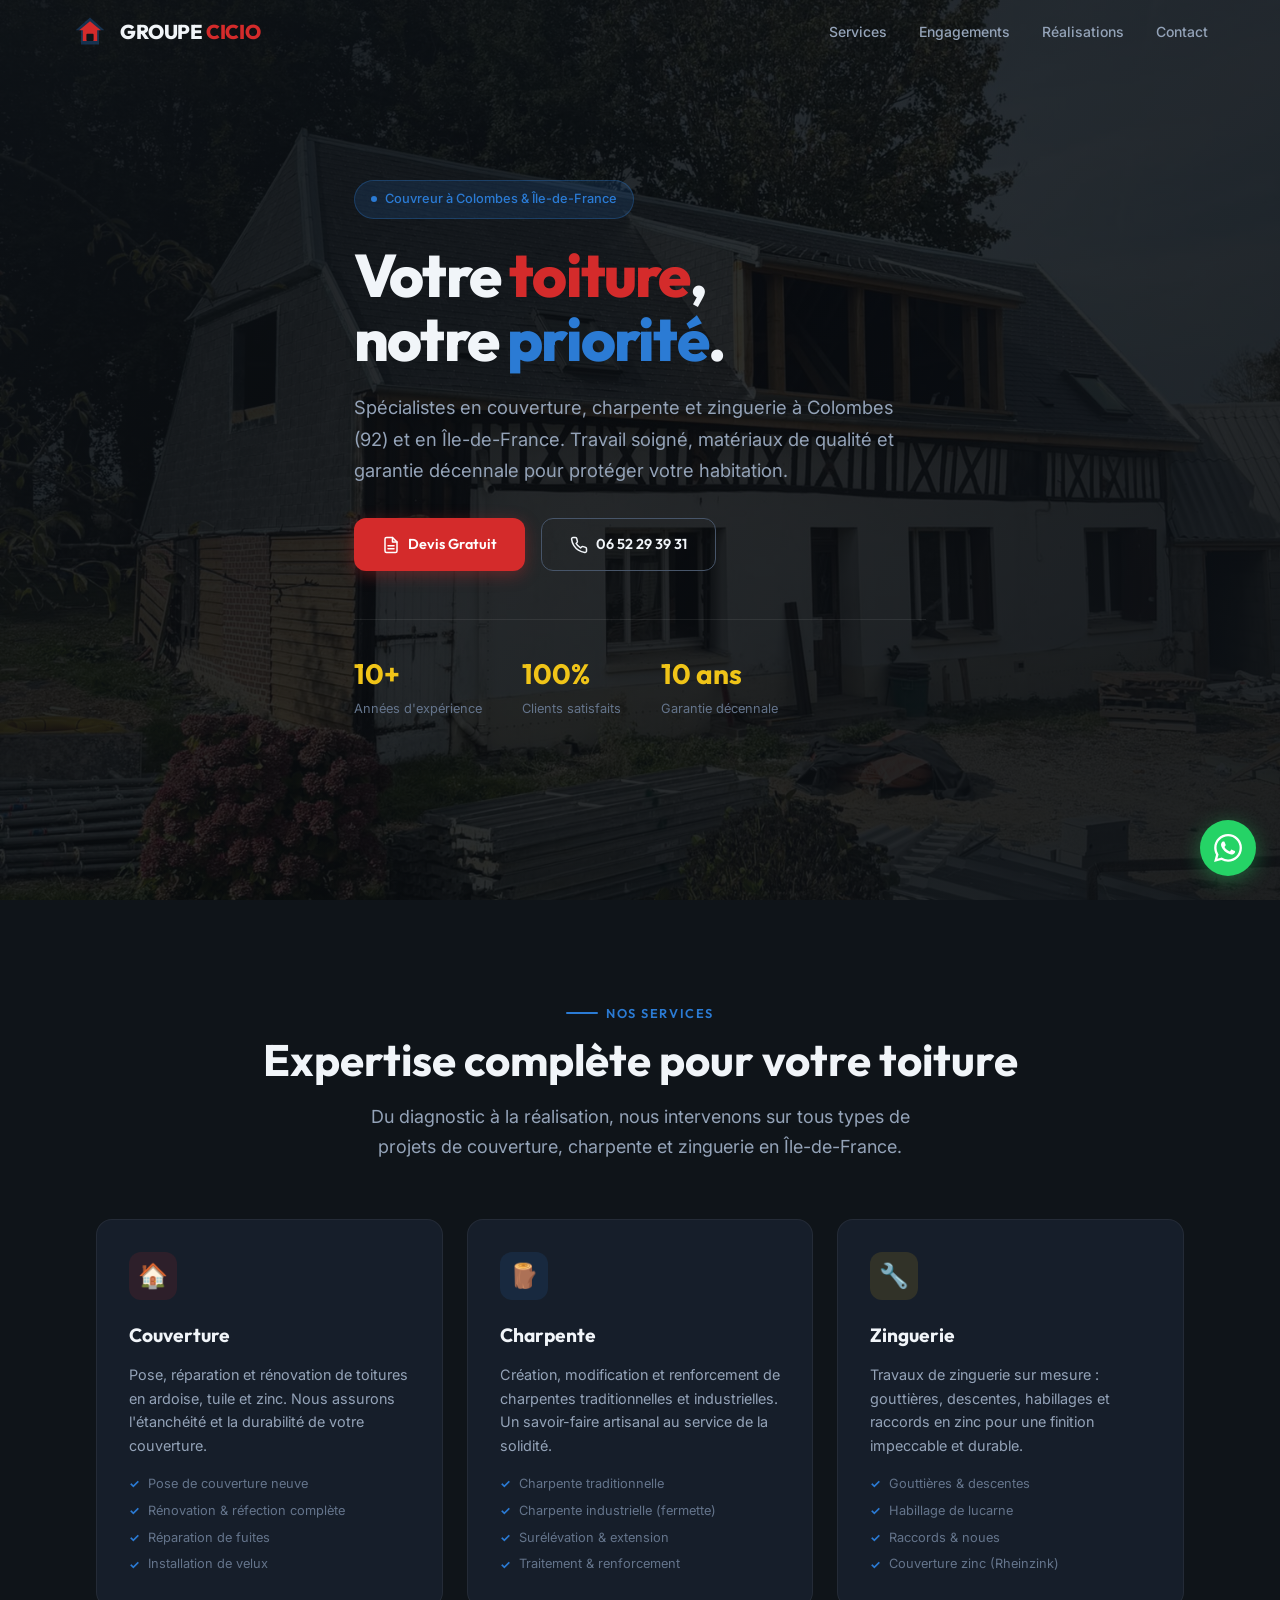
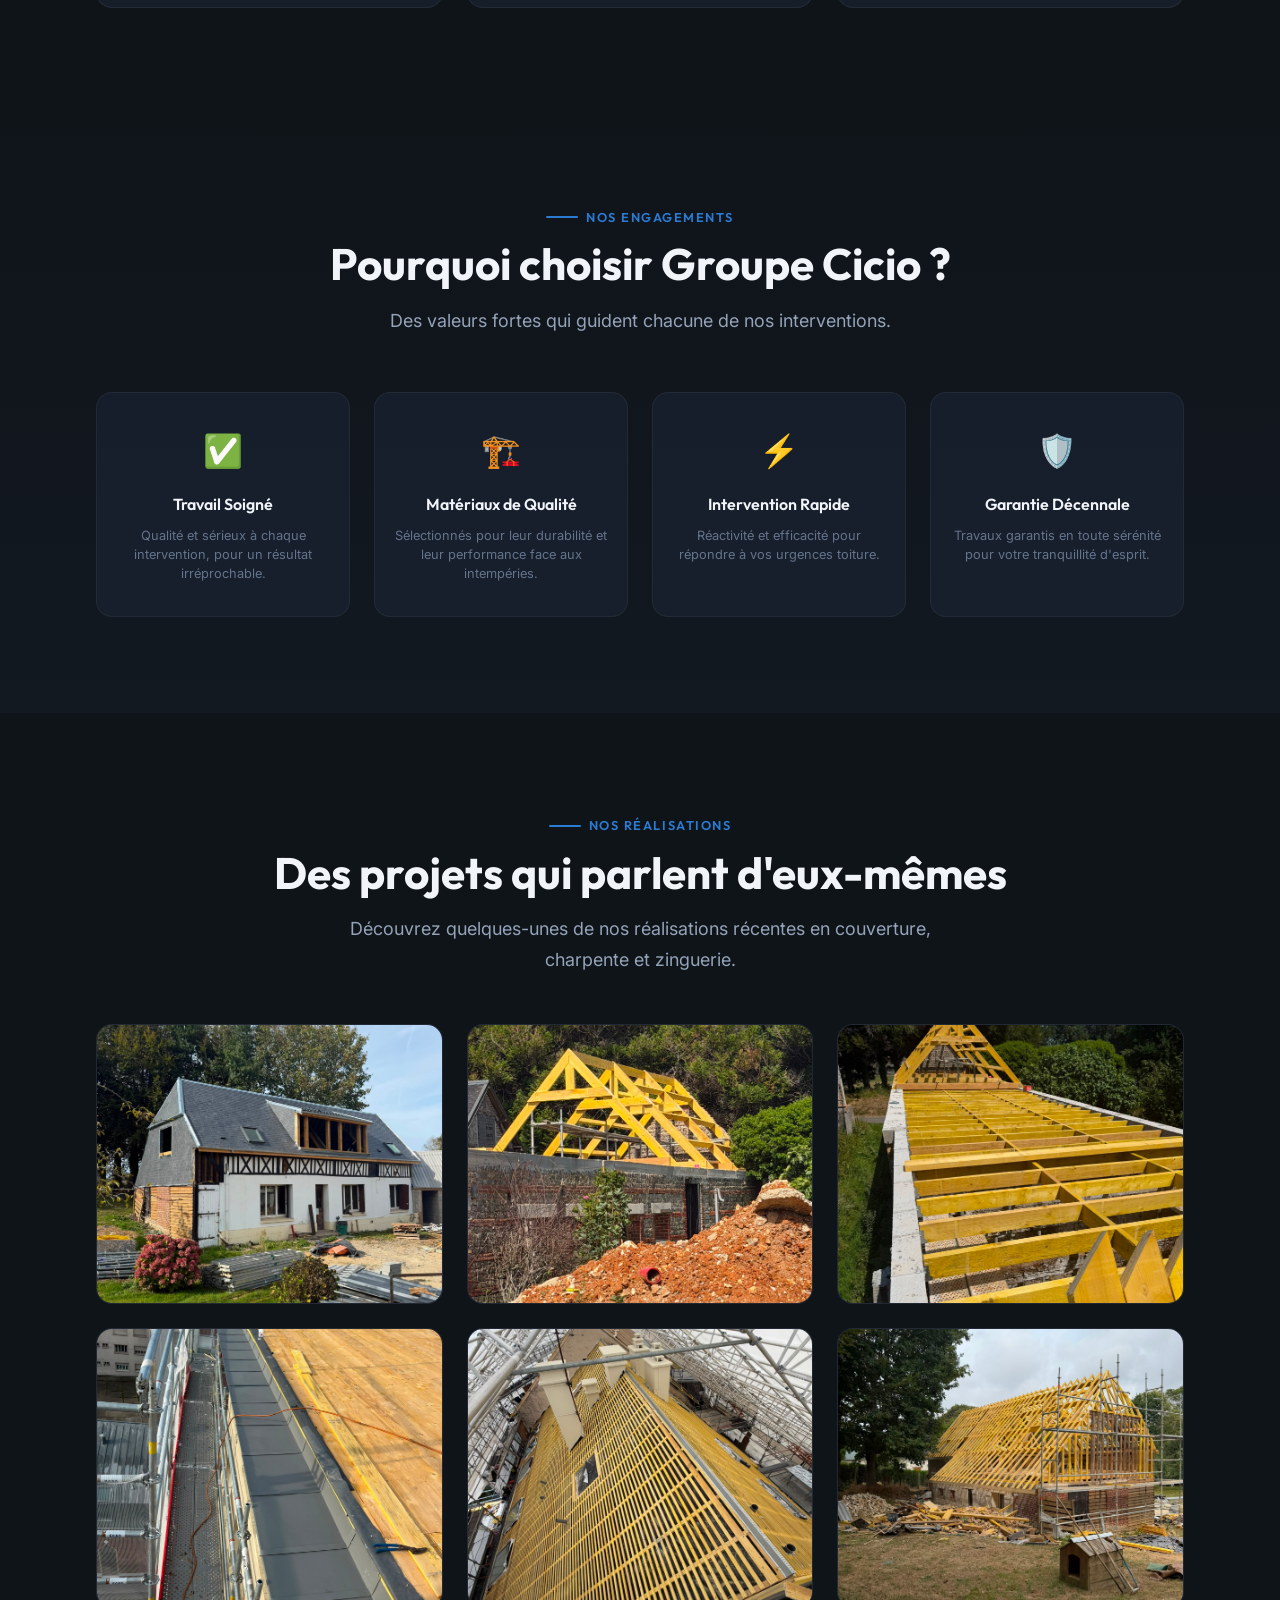
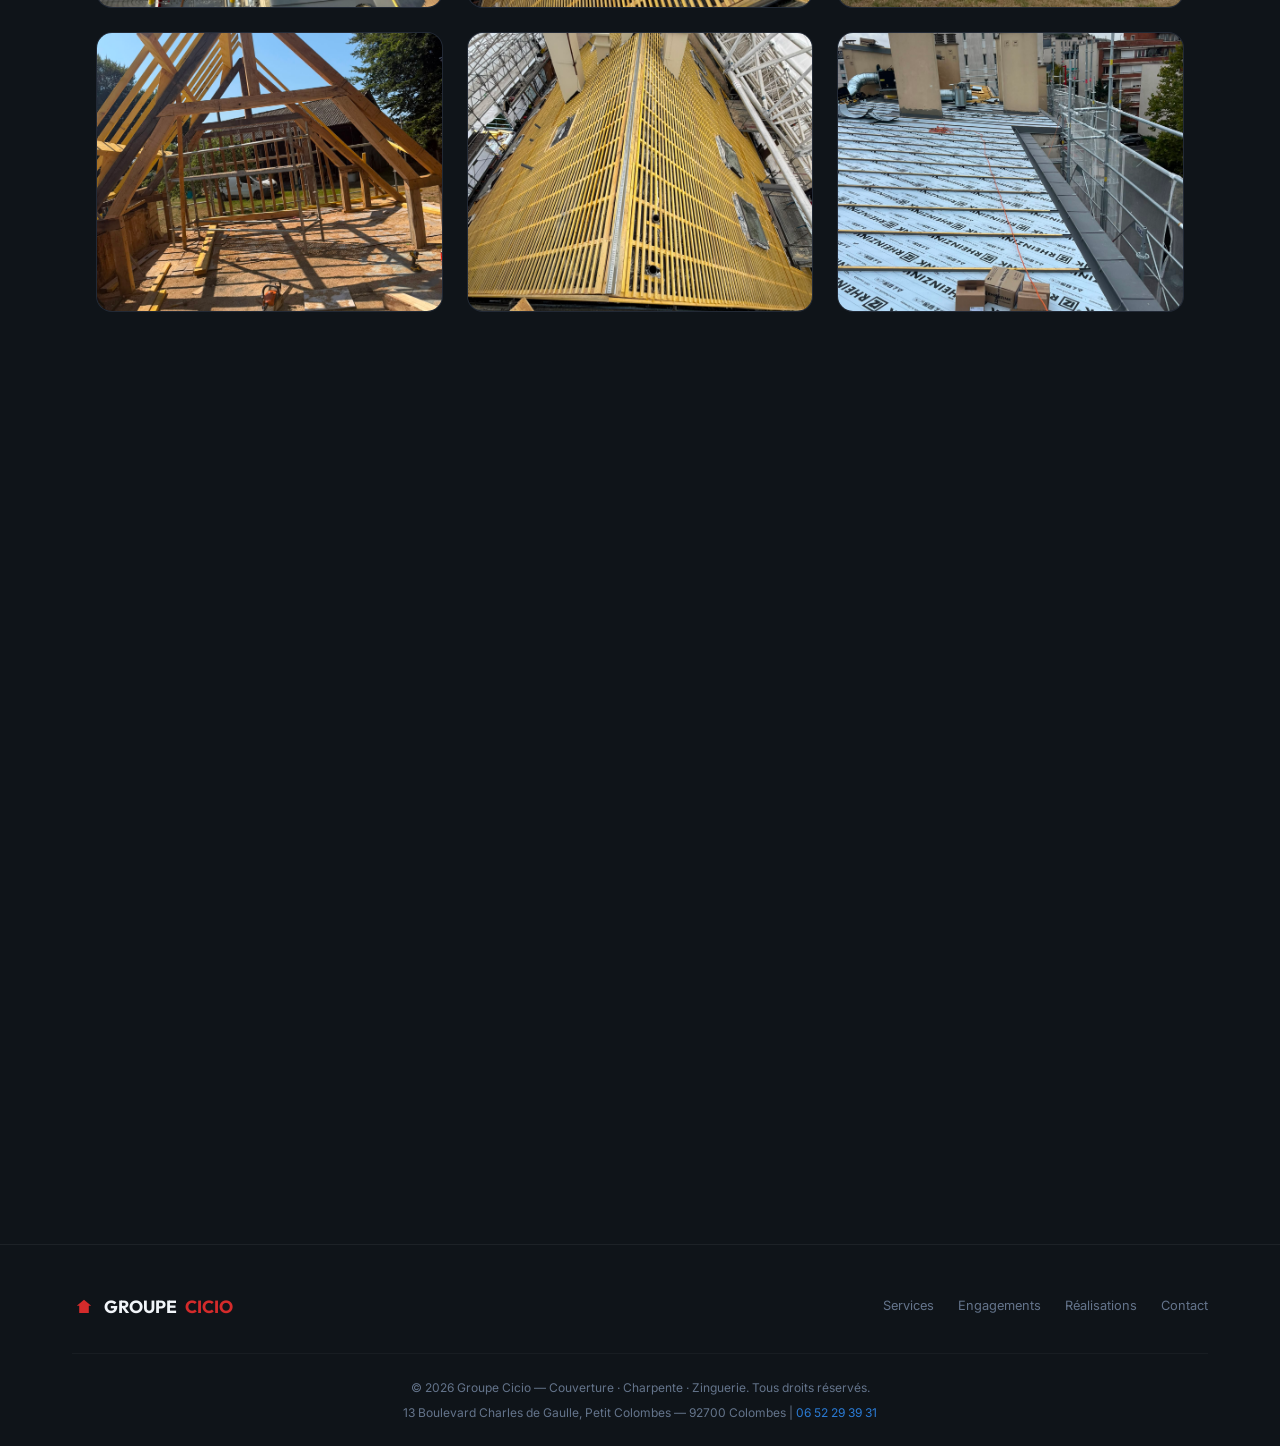
==== index.html @ bc1b9a82 "Initial commit: Groupe Cicio website with responsive UI, local SEO & gallery improvements" ====
<!DOCTYPE html>
<html lang="fr" itemscope itemtype="https://schema.org/LocalBusiness">
<head>
  <meta charset="UTF-8">
  <meta name="viewport" content="width=device-width, initial-scale=1.0">
  <meta name="description" content="Groupe Cicio — Couvreur spécialiste en couverture, charpente et zinguerie à Colombes (92) et en Île-de-France. Devis gratuit, intervention rapide, garantie décennale. Appelez le 06 52 29 39 31.">
  <meta name="keywords" content="couvreur Colombes, couverture toiture 92, charpente Île-de-France, zinguerie Colombes, rénovation toiture Hauts-de-Seine, couvreur 92700, réparation toiture Colombes, pose ardoise, charpente traditionnelle, gouttière zinc, devis toiture gratuit, couvreur Hauts-de-Seine">
  <meta name="author" content="Groupe Cicio">
  <meta name="robots" content="index, follow, max-image-preview:large, max-snippet:-1">
  <meta name="geo.region" content="FR-92">
  <meta name="geo.placename" content="Colombes">
  <meta name="geo.position" content="48.9228;2.2534">
  <meta name="ICBM" content="48.9228, 2.2534">

  <!-- Canonical URL — update with your actual domain -->
  <link rel="canonical" href="https://www.groupecicio.fr/">

  <!-- Open Graph -->
  <meta property="og:title" content="Groupe Cicio — Couvreur à Colombes (92) | Couverture · Charpente · Zinguerie">
  <meta property="og:description" content="Votre toiture, notre priorité ! Couvreur spécialiste en couverture, charpente et zinguerie à Colombes et en Île-de-France. Devis gratuit et garantie décennale.">
  <meta property="og:type" content="website">
  <meta property="og:locale" content="fr_FR">
  <meta property="og:site_name" content="Groupe Cicio">
  <meta property="og:url" content="https://www.groupecicio.fr/">
  <meta property="og:image" content="https://www.groupecicio.fr/img/couverture-ardoise.jpg">
  <meta property="og:image:width" content="1200">
  <meta property="og:image:height" content="630">
  <meta property="og:image:alt" content="Réalisation de couverture en ardoise par Groupe Cicio à Colombes">

  <!-- Twitter Card -->
  <meta name="twitter:card" content="summary_large_image">
  <meta name="twitter:title" content="Groupe Cicio — Couvreur à Colombes (92)">
  <meta name="twitter:description" content="Spécialiste en couverture, charpente et zinguerie. Devis gratuit, garantie décennale.">
  <meta name="twitter:image" content="https://www.groupecicio.fr/img/couverture-ardoise.jpg">

  <title>Couvreur à Colombes (92) — Groupe Cicio | Couverture, Charpente, Zinguerie</title>

  <!-- Preconnect to Google Fonts for performance -->
  <link rel="preconnect" href="https://fonts.googleapis.com">
  <link rel="preconnect" href="https://fonts.gstatic.com" crossorigin>

  <link rel="stylesheet" href="style.css">

  <!-- Favicon (inline SVG as data URI) -->
  <link rel="icon" type="image/svg+xml" href="data:image/svg+xml,%3Csvg xmlns='http://www.w3.org/2000/svg' viewBox='0 0 32 32'%3E%3Cpath d='M16 2L2 14h4v14h20V14h4L16 2z' fill='%23D42B2B'/%3E%3Cpath d='M16 2L2 14h4v14h20V14h4L16 2z' fill='none' stroke='%232B7BD4' stroke-width='1'/%3E%3C/svg%3E">

  <!-- JSON-LD Structured Data: LocalBusiness -->
  <script type="application/ld+json">
  {
    "@context": "https://schema.org",
    "@type": "RoofingContractor",
    "name": "Groupe Cicio",
    "description": "Spécialiste en couverture, charpente et zinguerie à Colombes (92) et en Île-de-France. Devis gratuit, intervention rapide, garantie décennale.",
    "url": "https://www.groupecicio.fr",
    "telephone": "+33652293931",
    "email": "mcicio@gmail.com",
    "address": {
      "@type": "PostalAddress",
      "streetAddress": "13 Boulevard Charles de Gaulle",
      "addressLocality": "Colombes",
      "postalCode": "92700",
      "addressRegion": "Île-de-France",
      "addressCountry": "FR"
    },
    "geo": {
      "@type": "GeoCoordinates",
      "latitude": 48.9228,
      "longitude": 2.2534
    },
    "areaServed": [
      {
        "@type": "City",
        "name": "Colombes"
      },
      {
        "@type": "AdministrativeArea",
        "name": "Hauts-de-Seine (92)"
      },
      {
        "@type": "AdministrativeArea",
        "name": "Île-de-France"
      }
    ],
    "openingHoursSpecification": [
      {
        "@type": "OpeningHoursSpecification",
        "dayOfWeek": ["Monday", "Tuesday", "Wednesday", "Thursday", "Friday"],
        "opens": "07:00",
        "closes": "19:00"
      },
      {
        "@type": "OpeningHoursSpecification",
        "dayOfWeek": "Saturday",
        "opens": "08:00",
        "closes": "17:00"
      }
    ],
    "priceRange": "€€",
    "currenciesAccepted": "EUR",
    "paymentAccepted": "Cash, Virement, Chèque",
    "hasOfferCatalog": {
      "@type": "OfferCatalog",
      "name": "Services de toiture",
      "itemListElement": [
        {
          "@type": "Offer",
          "itemOffered": {
            "@type": "Service",
            "name": "Couverture",
            "description": "Pose, réparation et rénovation de toitures en ardoise, tuile et zinc."
          }
        },
        {
          "@type": "Offer",
          "itemOffered": {
            "@type": "Service",
            "name": "Charpente",
            "description": "Création, modification et renforcement de charpentes traditionnelles et industrielles."
          }
        },
        {
          "@type": "Offer",
          "itemOffered": {
            "@type": "Service",
            "name": "Zinguerie",
            "description": "Gouttières, descentes, habillages et raccords en zinc sur mesure."
          }
        }
      ]
    },
    "image": "https://www.groupecicio.fr/img/couverture-ardoise.jpg",
    "sameAs": []
  }
  </script>

  <!-- JSON-LD Structured Data: BreadcrumbList -->
  <script type="application/ld+json">
  {
    "@context": "https://schema.org",
    "@type": "BreadcrumbList",
    "itemListElement": [
      { "@type": "ListItem", "position": 1, "name": "Accueil", "item": "https://www.groupecicio.fr/" },
      { "@type": "ListItem", "position": 2, "name": "Services", "item": "https://www.groupecicio.fr/#services" },
      { "@type": "ListItem", "position": 3, "name": "Réalisations", "item": "https://www.groupecicio.fr/#realisations" },
      { "@type": "ListItem", "position": 4, "name": "Contact", "item": "https://www.groupecicio.fr/#contact" }
    ]
  }
  </script>
</head>
<body>

  <!-- ===================== NAVBAR ===================== -->
  <header>
    <nav class="navbar" id="navbar" aria-label="Navigation principale">
      <div class="container">
        <a href="#" class="navbar-brand" aria-label="Groupe Cicio — Accueil">
          <svg class="logo-icon" viewBox="0 0 40 40" fill="none" xmlns="http://www.w3.org/2000/svg" aria-hidden="true">
            <path d="M20 4L4 18H10V34H30V18H36L20 4Z" fill="#2B7BD4" opacity="0.3"/>
            <path d="M20 8L8 18H12V30H28V18H32L20 8Z" fill="#D42B2B"/>
            <rect x="16" y="22" width="8" height="8" rx="1" fill="#0F1419"/>
          </svg>
          <span class="brand-text">GROUPE <span>CICIO</span></span>
        </a>

        <ul class="nav-links" role="menubar">
          <li role="none"><a href="#services" role="menuitem">Services</a></li>
          <li role="none"><a href="#engagements" role="menuitem">Engagements</a></li>
          <li role="none"><a href="#realisations" role="menuitem">Réalisations</a></li>
          <li role="none"><a href="#contact" role="menuitem">Contact</a></li>
        </ul>

        <a href="tel:0652293931" class="btn btn-primary nav-cta" id="nav-cta-btn" aria-label="Appeler Groupe Cicio au 06 52 29 39 31">
          <svg width="16" height="16" viewBox="0 0 24 24" fill="none" stroke="currentColor" stroke-width="2" stroke-linecap="round" stroke-linejoin="round" aria-hidden="true"><path d="M22 16.92v3a2 2 0 0 1-2.18 2 19.79 19.79 0 0 1-8.63-3.07 19.5 19.5 0 0 1-6-6 19.79 19.79 0 0 1-3.07-8.67A2 2 0 0 1 4.11 2h3a2 2 0 0 1 2 1.72c.127.96.361 1.903.7 2.81a2 2 0 0 1-.45 2.11L8.09 9.91a16 16 0 0 0 6 6l1.27-1.27a2 2 0 0 1 2.11-.45c.907.339 1.85.573 2.81.7A2 2 0 0 1 22 16.92z"/></svg>
          Appeler
        </a>

        <button class="mobile-toggle" id="mobile-toggle" aria-label="Ouvrir le menu" aria-expanded="false" aria-controls="mobile-menu">
          <span></span>
          <span></span>
          <span></span>
        </button>
      </div>
    </nav>
  </header>

  <!-- Mobile Menu -->
  <div class="mobile-menu" id="mobile-menu">
    <button class="mobile-menu-close" id="mobile-menu-close" aria-label="Fermer le menu">✕</button>
    <a href="#services" onclick="closeMobileMenu()">Services</a>
    <a href="#engagements" onclick="closeMobileMenu()">Engagements</a>
    <a href="#realisations" onclick="closeMobileMenu()">Réalisations</a>
    <a href="#contact" onclick="closeMobileMenu()">Contact</a>
    <a href="tel:0652293931" class="btn btn-primary" onclick="closeMobileMenu()">
      📞 06 52 29 39 31
    </a>
  </div>

  <!-- ===================== HERO ===================== -->
  <main>
  <section class="hero" id="hero">
    <div class="hero-bg">
      <img src="img/couverture-ardoise.jpg" alt="Couvreur Colombes — Rénovation de couverture en ardoise par Groupe Cicio en Île-de-France" width="1600" height="900" loading="eager" fetchpriority="high">
    </div>

    <div class="hero-content container">
      <div class="hero-badge">
        <span class="dot"></span>
        Couvreur à Colombes & Île-de-France
      </div>

      <h1>
        Votre <span class="accent">toiture</span>,<br>
        notre <span class="blue">priorité</span>.
      </h1>

      <p class="hero-description">
        Spécialistes en couverture, charpente et zinguerie à Colombes (92) et en Île-de-France. 
        Travail soigné, matériaux de qualité et garantie décennale pour protéger votre habitation.
      </p>

      <div class="hero-actions">
        <a href="#contact" class="btn btn-primary" id="hero-devis-btn">
          <svg width="18" height="18" viewBox="0 0 24 24" fill="none" stroke="currentColor" stroke-width="2" stroke-linecap="round" stroke-linejoin="round"><path d="M14 2H6a2 2 0 0 0-2 2v16a2 2 0 0 0 2 2h12a2 2 0 0 0 2-2V8z"/><polyline points="14 2 14 8 20 8"/><line x1="16" y1="13" x2="8" y2="13"/><line x1="16" y1="17" x2="8" y2="17"/></svg>
          Devis Gratuit
        </a>
        <a href="tel:0652293931" class="btn btn-secondary" id="hero-tel-btn">
          <svg width="18" height="18" viewBox="0 0 24 24" fill="none" stroke="currentColor" stroke-width="2" stroke-linecap="round" stroke-linejoin="round"><path d="M22 16.92v3a2 2 0 0 1-2.18 2 19.79 19.79 0 0 1-8.63-3.07 19.5 19.5 0 0 1-6-6 19.79 19.79 0 0 1-3.07-8.67A2 2 0 0 1 4.11 2h3a2 2 0 0 1 2 1.72c.127.96.361 1.903.7 2.81a2 2 0 0 1-.45 2.11L8.09 9.91a16 16 0 0 0 6 6l1.27-1.27a2 2 0 0 1 2.11-.45c.907.339 1.85.573 2.81.7A2 2 0 0 1 22 16.92z"/></svg>
          06 52 29 39 31
        </a>
      </div>

      <div class="hero-stats">
        <div class="hero-stat">
          <div class="stat-number">10+</div>
          <div class="stat-label">Années d'expérience</div>
        </div>
        <div class="hero-stat">
          <div class="stat-number">100%</div>
          <div class="stat-label">Clients satisfaits</div>
        </div>
        <div class="hero-stat">
          <div class="stat-number">10 ans</div>
          <div class="stat-label">Garantie décennale</div>
        </div>
      </div>
    </div>
  </section>

  <!-- ===================== SERVICES ===================== -->
  <section class="services" id="services">
    <div class="container">
      <div class="services-header reveal">
        <span class="section-label">Nos services</span>
        <h2 class="section-title">Expertise complète pour votre toiture</h2>
        <p class="section-subtitle">
          Du diagnostic à la réalisation, nous intervenons sur tous types de projets 
          de couverture, charpente et zinguerie en Île-de-France.
        </p>
      </div>

      <div class="services-grid">
        <!-- Couverture -->
        <div class="service-card reveal" id="service-couverture">
          <div class="service-icon">🏠</div>
          <h3>Couverture</h3>
          <p>
            Pose, réparation et rénovation de toitures en ardoise, tuile et zinc. 
            Nous assurons l'étanchéité et la durabilité de votre couverture.
          </p>
          <ul class="service-features">
            <li>Pose de couverture neuve</li>
            <li>Rénovation & réfection complète</li>
            <li>Réparation de fuites</li>
            <li>Installation de velux</li>
          </ul>
        </div>

        <!-- Charpente -->
        <div class="service-card reveal" id="service-charpente">
          <div class="service-icon">🪵</div>
          <h3>Charpente</h3>
          <p>
            Création, modification et renforcement de charpentes traditionnelles 
            et industrielles. Un savoir-faire artisanal au service de la solidité.
          </p>
          <ul class="service-features">
            <li>Charpente traditionnelle</li>
            <li>Charpente industrielle (fermette)</li>
            <li>Surélévation & extension</li>
            <li>Traitement & renforcement</li>
          </ul>
        </div>

        <!-- Zinguerie -->
        <div class="service-card reveal" id="service-zinguerie">
          <div class="service-icon">🔧</div>
          <h3>Zinguerie</h3>
          <p>
            Travaux de zinguerie sur mesure : gouttières, descentes, habillages et 
            raccords en zinc pour une finition impeccable et durable.
          </p>
          <ul class="service-features">
            <li>Gouttières & descentes</li>
            <li>Habillage de lucarne</li>
            <li>Raccords & noues</li>
            <li>Couverture zinc (Rheinzink)</li>
          </ul>
        </div>
      </div>
    </div>
  </section>

  <!-- ===================== ENGAGEMENTS ===================== -->
  <section class="engagements" id="engagements">
    <div class="container">
      <div class="services-header reveal">
        <span class="section-label">Nos engagements</span>
        <h2 class="section-title">Pourquoi choisir Groupe Cicio ?</h2>
        <p class="section-subtitle">
          Des valeurs fortes qui guident chacune de nos interventions.
        </p>
      </div>

      <div class="engagements-grid">
        <div class="engagement-card reveal" id="engagement-travail">
          <div class="engagement-icon">✅</div>
          <h4>Travail Soigné</h4>
          <p>Qualité et sérieux à chaque intervention, pour un résultat irréprochable.</p>
        </div>

        <div class="engagement-card reveal" id="engagement-materiaux">
          <div class="engagement-icon">🏗️</div>
          <h4>Matériaux de Qualité</h4>
          <p>Sélectionnés pour leur durabilité et leur performance face aux intempéries.</p>
        </div>

        <div class="engagement-card reveal" id="engagement-intervention">
          <div class="engagement-icon">⚡</div>
          <h4>Intervention Rapide</h4>
          <p>Réactivité et efficacité pour répondre à vos urgences toiture.</p>
        </div>

        <div class="engagement-card reveal" id="engagement-garantie">
          <div class="engagement-icon">🛡️</div>
          <h4>Garantie Décennale</h4>
          <p>Travaux garantis en toute sérénité pour votre tranquillité d'esprit.</p>
        </div>
      </div>
    </div>
  </section>

  <!-- ===================== RÉALISATIONS ===================== -->
  <section class="realisations" id="realisations">
    <div class="container">
      <div class="realisations-header reveal">
        <span class="section-label">Nos réalisations</span>
        <h2 class="section-title">Des projets qui parlent d'eux-mêmes</h2>
        <p class="section-subtitle">
          Découvrez quelques-unes de nos réalisations récentes en couverture, 
          charpente et zinguerie.
        </p>
      </div>

      <div class="gallery-grid reveal">
        <div class="gallery-item" id="gallery-1">
          <img src="img/couverture-ardoise.jpg" alt="Rénovation complète de couverture en ardoise sur maison normande — couvreur Colombes 92" width="600" height="400" loading="lazy">
          <div class="gallery-overlay">
            <span>Couverture Ardoise</span>
            <small>Rénovation complète — Normandie</small>
          </div>
        </div>

        <div class="gallery-item" id="gallery-2">
          <img src="img/charpente-ferme.jpg" alt="Construction de charpente traditionnelle en ferme — charpentier Île-de-France" width="600" height="400" loading="lazy">
          <div class="gallery-overlay">
            <span>Charpente Traditionnelle</span>
            <small>Construction neuve</small>
          </div>
        </div>

        <div class="gallery-item" id="gallery-3">
          <img src="img/charpente-perspective.jpg" alt="Vue intérieure d'une charpente bois traditionnelle — Groupe Cicio" width="600" height="400" loading="lazy">
          <div class="gallery-overlay">
            <span>Charpente — Vue Intérieure</span>
            <small>Structure complète</small>
          </div>
        </div>

        <div class="gallery-item" id="gallery-4">
          <img src="img/zinguerie-bord.jpg" alt="Travaux de zinguerie et habillage zinc en bord de toiture — zingueur Colombes" width="600" height="400" loading="lazy">
          <div class="gallery-overlay">
            <span>Zinguerie</span>
            <small>Bords de toiture en zinc</small>
          </div>
        </div>

        <div class="gallery-item" id="gallery-5">
          <img src="img/couverture-liteaux.jpg" alt="Pose de liteaux pour préparation de couverture en tuile — couvreur Hauts-de-Seine" width="600" height="400" loading="lazy">
          <div class="gallery-overlay">
            <span>Couverture — Liteaux</span>
            <small>Préparation de couverture</small>
          </div>
        </div>

        <div class="gallery-item" id="gallery-6">
          <img src="img/charpente-complete.jpg" alt="Montage complet de charpente bois en construction neuve — charpentier Colombes" width="600" height="400" loading="lazy">
          <div class="gallery-overlay">
            <span>Charpente Complète</span>
            <small>Montage de structure</small>
          </div>
        </div>

        <div class="gallery-item" id="gallery-7">
          <img src="img/charpente-structure.jpg" alt="Ossature bois et chevronnage de charpente — artisan charpentier 92" width="600" height="400" loading="lazy">
          <div class="gallery-overlay">
            <span>Ossature Bois</span>
            <small>Structure & chevronnage</small>
          </div>
        </div>

        <div class="gallery-item" id="gallery-8">
          <img src="img/couverture-volige.jpg" alt="Voligeage et préparation support de toiture — couverture Île-de-France" width="600" height="400" loading="lazy">
          <div class="gallery-overlay">
            <span>Voligeage</span>
            <small>Support de couverture</small>
          </div>
        </div>

        <div class="gallery-item" id="gallery-9">
          <img src="img/zinguerie-rheinzink.jpg" alt="Finition zinguerie Rheinzink haut de gamme — zinguerie de précision Colombes" width="600" height="400" loading="lazy">
          <div class="gallery-overlay">
            <span>Zinguerie de Précision</span>
            <small>Finition zinc haut de gamme</small>
          </div>
        </div>
      </div>
    </div>
  </section>

  <!-- ===================== CONTACT ===================== -->
  <section class="contact" id="contact">
    <div class="container">
      <div class="contact-wrapper reveal">
        <div class="contact-info">
          <div>
            <span class="section-label">Contact</span>
            <h2 class="section-title">Demandez votre devis gratuit</h2>
            <p class="section-subtitle">
              Déplacement rapide, conseils personnalisés et devis sans engagement. 
              Contactez-nous dès maintenant !
            </p>
          </div>

          <div class="contact-methods">
            <div class="contact-method" id="contact-phone">
              <div class="contact-method-icon">📞</div>
              <div class="contact-method-text">
                <h4>Téléphone</h4>
                <p><a href="tel:0652293931">06 52 29 39 31</a></p>
              </div>
            </div>

            <div class="contact-method" id="contact-email">
              <div class="contact-method-icon">✉️</div>
              <div class="contact-method-text">
                <h4>Email</h4>
                <p><a href="mailto:mcicio@gmail.com">mcicio@gmail.com</a></p>
              </div>
            </div>

            <div class="contact-method" id="contact-address">
              <div class="contact-method-icon">📍</div>
              <div class="contact-method-text">
                <h4>Adresse</h4>
                <p>13 Boulevard Charles de Gaulle<br>Petit Colombes — 92700 Colombes</p>
              </div>
            </div>

            <div class="contact-method" id="contact-whatsapp">
              <div class="contact-method-icon" style="background: rgba(37,211,102,0.12); color: #25D366;">💬</div>
              <div class="contact-method-text">
                <h4>WhatsApp</h4>
                <p><a href="https://wa.me/33652293931?text=Bonjour%2C%20je%20souhaite%20un%20devis%20pour%20ma%20toiture." target="_blank" rel="noopener">Envoyer un message</a></p>
              </div>
            </div>
          </div>
        </div>

        <form class="contact-form" id="contact-form" onsubmit="handleFormSubmit(event)">
          <div class="form-row">
            <div class="form-group">
              <label for="form-name">Nom complet</label>
              <input type="text" id="form-name" name="name" placeholder="Votre nom" required>
            </div>
            <div class="form-group">
              <label for="form-phone">Téléphone</label>
              <input type="tel" id="form-phone" name="phone" placeholder="06 XX XX XX XX" required>
            </div>
          </div>

          <div class="form-group">
            <label for="form-email">Email</label>
            <input type="email" id="form-email" name="email" placeholder="votre@email.com">
          </div>

          <div class="form-group">
            <label for="form-service">Type de service</label>
            <select id="form-service" name="service">
              <option value="">Sélectionnez un service</option>
              <option value="couverture">Couverture</option>
              <option value="charpente">Charpente</option>
              <option value="zinguerie">Zinguerie</option>
              <option value="reparation">Réparation urgente</option>
              <option value="autre">Autre</option>
            </select>
          </div>

          <div class="form-group">
            <label for="form-message">Message</label>
            <textarea id="form-message" name="message" placeholder="Décrivez votre projet ou votre besoin..." rows="3"></textarea>
          </div>

          <button type="submit" class="btn btn-primary" id="form-submit-btn" style="width:100%; justify-content:center;">
            <svg width="18" height="18" viewBox="0 0 24 24" fill="none" stroke="currentColor" stroke-width="2" stroke-linecap="round" stroke-linejoin="round"><line x1="22" y1="2" x2="11" y2="13"/><polygon points="22 2 15 22 11 13 2 9 22 2"/></svg>
            Envoyer ma demande
          </button>
        </form>
      </div>
    </div>
  </section>
  </main>

  <!-- ===================== FOOTER ===================== -->
  <footer class="footer">
    <div class="container">
      <div class="footer-content">
        <div class="footer-brand">
          <svg width="24" height="24" viewBox="0 0 40 40" fill="none">
            <path d="M20 8L8 18H12V30H28V18H32L20 8Z" fill="#D42B2B"/>
          </svg>
          GROUPE <span>CICIO</span>
        </div>

        <div class="footer-links">
          <a href="#services">Services</a>
          <a href="#engagements">Engagements</a>
          <a href="#realisations">Réalisations</a>
          <a href="#contact">Contact</a>
        </div>
      </div>

      <div class="footer-bottom">
        <p>© 2026 Groupe Cicio — Couverture · Charpente · Zinguerie. Tous droits réservés.</p>
        <p style="margin-top: 0.35rem;">
          13 Boulevard Charles de Gaulle, Petit Colombes — 92700 Colombes | 
          <a href="tel:0652293931" style="color:var(--accent);">06 52 29 39 31</a>
        </p>
      </div>
    </div>
  </footer>

  <!-- ===================== WHATSAPP FLOATING ===================== -->
  <a href="https://wa.me/33652293931?text=Bonjour%2C%20je%20souhaite%20un%20devis%20pour%20ma%20toiture."
     class="whatsapp-float"
     id="whatsapp-float"
     target="_blank"
     rel="noopener"
     aria-label="Contactez-nous sur WhatsApp">
    <svg viewBox="0 0 24 24" xmlns="http://www.w3.org/2000/svg">
      <path d="M17.472 14.382c-.297-.149-1.758-.867-2.03-.967-.273-.099-.471-.148-.67.15-.197.297-.767.966-.94 1.164-.173.199-.347.223-.644.075-.297-.15-1.255-.463-2.39-1.475-.883-.788-1.48-1.761-1.653-2.059-.173-.297-.018-.458.13-.606.134-.133.298-.347.446-.52.149-.174.198-.298.298-.497.099-.198.05-.371-.025-.52-.075-.149-.669-1.612-.916-2.207-.242-.579-.487-.5-.669-.51-.173-.008-.371-.01-.57-.01-.198 0-.52.074-.792.372-.272.297-1.04 1.016-1.04 2.479 0 1.462 1.065 2.875 1.213 3.074.149.198 2.096 3.2 5.077 4.487.709.306 1.262.489 1.694.625.712.227 1.36.195 1.871.118.571-.085 1.758-.719 2.006-1.413.248-.694.248-1.289.173-1.413-.074-.124-.272-.198-.57-.347m-5.421 7.403h-.004a9.87 9.87 0 01-5.031-1.378l-.361-.214-3.741.982.998-3.648-.235-.374a9.86 9.86 0 01-1.51-5.26c.001-5.45 4.436-9.884 9.888-9.884 2.64 0 5.122 1.03 6.988 2.898a9.825 9.825 0 012.893 6.994c-.003 5.45-4.437 9.884-9.885 9.884m8.413-18.297A11.815 11.815 0 0012.05 0C5.495 0 .16 5.335.157 11.892c0 2.096.547 4.142 1.588 5.945L.057 24l6.305-1.654a11.882 11.882 0 005.683 1.448h.005c6.554 0 11.89-5.335 11.893-11.893a11.821 11.821 0 00-3.48-8.413z"/>
    </svg>
    <span class="whatsapp-tooltip">Écrivez-nous sur WhatsApp !</span>
  </a>

  <!-- ===================== SCRIPT ===================== -->
  <script src="script.js"></script>

</body>
</html>
---- style.css ----
/* ============================================================
   GROUPE CICIO — Design System
   Couverture · Charpente · Zinguerie
   ============================================================ */

/* ---------- Google Fonts ---------- */
@import url('https://fonts.googleapis.com/css2?family=Inter:wght@300;400;500;600;700;800;900&family=Outfit:wght@400;500;600;700;800&display=swap');

/* ---------- CSS Custom Properties ---------- */
:root {
  /* Brand palette — derived from business card */
  --brand-red:    #D42B2B;
  --brand-blue:   #2B7BD4;
  --brand-yellow: #F0C418;
  --brand-dark:   #0F1419;
  --brand-slate:  #1A2332;

  /* Neutral scale */
  --gray-50:  #F8FAFC;
  --gray-100: #F1F5F9;
  --gray-200: #E2E8F0;
  --gray-300: #CBD5E1;
  --gray-400: #94A3B8;
  --gray-500: #64748B;
  --gray-600: #475569;
  --gray-700: #334155;
  --gray-800: #1E293B;
  --gray-900: #0F172A;

  /* Semantic */
  --accent:        var(--brand-blue);
  --accent-hover:  #1E6BC4;
  --cta:           var(--brand-red);
  --cta-hover:     #B82424;
  --highlight:     var(--brand-yellow);

  /* Surfaces */
  --surface-primary:   var(--brand-dark);
  --surface-card:      rgba(26, 35, 50, 0.7);
  --surface-elevated:  rgba(30, 41, 59, 0.85);

  /* Text */
  --text-primary:   #F1F5F9;
  --text-secondary: #94A3B8;
  --text-muted:     #64748B;

  /* Typography */
  --font-heading: 'Outfit', sans-serif;
  --font-body:    'Inter', sans-serif;

  /* Spacing */
  --section-padding: clamp(3rem, 8vw, 6rem) clamp(1rem, 5vw, 4rem);

  /* Borders & Radius */
  --radius-sm:  0.5rem;
  --radius-md:  0.75rem;
  --radius-lg:  1rem;
  --radius-xl:  1.5rem;

  /* Transitions */
  --ease-out: cubic-bezier(0.16, 1, 0.3, 1);
  --transition-fast: 200ms var(--ease-out);
  --transition-base: 350ms var(--ease-out);
  --transition-slow: 600ms var(--ease-out);

  /* Shadows */
  --shadow-card: 0 4px 24px rgba(0,0,0,0.25);
  --shadow-elevated: 0 8px 40px rgba(0,0,0,0.35);
}

/* ---------- Reset ---------- */
*,
*::before,
*::after {
  margin: 0;
  padding: 0;
  box-sizing: border-box;
}

html {
  scroll-behavior: smooth;
  scroll-padding-top: 64px;
  -webkit-font-smoothing: antialiased;
  -moz-osx-font-smoothing: grayscale;
}

section[id] {
  scroll-margin-top: 64px;
}

body {
  font-family: var(--font-body);
  font-weight: 400;
  color: var(--text-primary);
  background: var(--surface-primary);
  line-height: 1.6;
  overflow-x: hidden;
}

img {
  display: block;
  max-width: 100%;
  height: auto;
}

a {
  color: inherit;
  text-decoration: none;
}

ul, ol {
  list-style: none;
}

/* ---------- Utility ---------- */
.container {
  width: 100%;
  max-width: 1200px;
  margin: 0 auto;
  padding: 0 clamp(1rem, 4vw, 2rem);
}

.section-label {
  display: inline-flex;
  align-items: center;
  gap: 0.5rem;
  font-family: var(--font-heading);
  font-size: 0.8rem;
  font-weight: 600;
  letter-spacing: 0.12em;
  text-transform: uppercase;
  color: var(--accent);
  margin-bottom: 0.75rem;
}

.section-label::before {
  content: '';
  width: 2rem;
  height: 2px;
  background: var(--accent);
  border-radius: 1px;
}

.section-title {
  font-family: var(--font-heading);
  font-size: clamp(1.75rem, 4vw, 2.75rem);
  font-weight: 700;
  line-height: 1.15;
  color: var(--text-primary);
  margin-bottom: 1rem;
}

.section-subtitle {
  font-size: clamp(1rem, 2vw, 1.125rem);
  color: var(--text-secondary);
  line-height: 1.7;
  max-width: 600px;
}

/* ---------- Buttons ---------- */
.btn {
  display: inline-flex;
  align-items: center;
  gap: 0.5rem;
  padding: 0.875rem 1.75rem;
  font-family: var(--font-heading);
  font-size: 0.9rem;
  font-weight: 600;
  border: none;
  border-radius: var(--radius-md);
  cursor: pointer;
  transition: all var(--transition-fast);
  white-space: nowrap;
}

.btn-primary {
  background: var(--cta);
  color: #fff;
  box-shadow: 0 4px 16px rgba(212, 43, 43, 0.35);
}

.btn-primary:hover {
  background: var(--cta-hover);
  transform: translateY(-2px);
  box-shadow: 0 6px 24px rgba(212, 43, 43, 0.45);
}

.btn-secondary {
  background: transparent;
  color: var(--text-primary);
  border: 1.5px solid var(--gray-600);
}

.btn-secondary:hover {
  border-color: var(--accent);
  color: var(--accent);
  transform: translateY(-2px);
}

.btn-whatsapp {
  background: #25D366;
  color: #fff;
  box-shadow: 0 4px 16px rgba(37, 211, 102, 0.3);
}

.btn-whatsapp:hover {
  background: #1EBE5A;
  transform: translateY(-2px);
  box-shadow: 0 6px 24px rgba(37, 211, 102, 0.45);
}

/* ---------- Header / Navbar ---------- */
.navbar {
  position: fixed;
  top: 0;
  left: 0;
  width: 100%;
  height: 64px;
  z-index: 1000;
  display: flex;
  align-items: center;
  transition: background var(--transition-base), box-shadow var(--transition-base);
}

.navbar.scrolled {
  background: rgba(15, 20, 25, 0.96);
  backdrop-filter: blur(20px) saturate(180%);
  -webkit-backdrop-filter: blur(20px) saturate(180%);
  border-bottom: 1px solid rgba(255,255,255,0.08);
  box-shadow: 0 4px 20px rgba(0, 0, 0, 0.4);
}

.navbar .container {
  display: flex;
  align-items: center;
  justify-content: space-between;
}

.navbar-brand {
  display: flex;
  align-items: center;
  gap: 0.75rem;
}

.navbar-brand .logo-icon {
  width: 2.25rem;
  height: 2.25rem;
}

.navbar-brand .brand-text {
  font-family: var(--font-heading);
  font-weight: 800;
  font-size: 1.25rem;
  letter-spacing: -0.02em;
}

.navbar-brand .brand-text span {
  color: var(--brand-red);
}

.nav-links {
  display: flex;
  align-items: center;
  gap: 2rem;
}

.nav-links a {
  font-size: 0.875rem;
  font-weight: 500;
  color: var(--text-secondary);
  transition: color var(--transition-fast);
  position: relative;
}

.nav-links a::after {
  content: '';
  position: absolute;
  bottom: -4px;
  left: 0;
  width: 0;
  height: 2px;
  background: var(--accent);
  border-radius: 1px;
  transition: width var(--transition-fast);
}

.nav-links a:hover {
  color: var(--text-primary);
}

.nav-links a:hover::after {
  width: 100%;
}

.nav-cta {
  display: none;
}

.mobile-toggle {
  display: none;
  flex-direction: column;
  gap: 5px;
  background: none;
  border: none;
  cursor: pointer;
  padding: 4px;
}

.mobile-toggle span {
  display: block;
  width: 24px;
  height: 2px;
  background: var(--text-primary);
  border-radius: 2px;
  transition: all var(--transition-fast);
}

/* Mobile menu */
.mobile-menu {
  display: none;
  position: fixed;
  top: 0;
  left: 0;
  width: 100%;
  height: 100vh;
  background: rgba(15, 20, 25, 0.97);
  backdrop-filter: blur(24px);
  -webkit-backdrop-filter: blur(24px);
  z-index: 999;
  flex-direction: column;
  align-items: center;
  justify-content: center;
  gap: 2rem;
  opacity: 0;
  pointer-events: none;
  transition: opacity var(--transition-base);
}

.mobile-menu.active {
  opacity: 1;
  pointer-events: all;
}

.mobile-menu a {
  font-family: var(--font-heading);
  font-size: 1.5rem;
  font-weight: 600;
  color: var(--text-secondary);
  transition: color var(--transition-fast);
}

.mobile-menu a:hover {
  color: var(--text-primary);
}

.mobile-menu-close {
  position: absolute;
  top: 1.5rem;
  right: 1.5rem;
  background: none;
  border: none;
  color: var(--text-primary);
  font-size: 1.75rem;
  cursor: pointer;
}

/* ---------- Hero ---------- */
.hero {
  position: relative;
  min-height: 100vh;
  display: flex;
  align-items: center;
  overflow: hidden;
}

.hero-bg {
  position: absolute;
  inset: 0;
  z-index: 0;
}

.hero-bg img {
  width: 100%;
  height: 100%;
  object-fit: cover;
  filter: brightness(0.3) saturate(0.8);
}

.hero-bg::after {
  content: '';
  position: absolute;
  inset: 0;
  background: linear-gradient(
    135deg,
    rgba(15, 20, 25, 0.85) 0%,
    rgba(15, 20, 25, 0.5) 50%,
    rgba(15, 20, 25, 0.75) 100%
  );
}

.hero-content {
  position: relative;
  z-index: 1;
  padding: var(--section-padding);
  max-width: 700px;
}

.hero-badge {
  display: inline-flex;
  align-items: center;
  gap: 0.5rem;
  padding: 0.5rem 1rem;
  background: rgba(43, 123, 212, 0.15);
  border: 1px solid rgba(43, 123, 212, 0.3);
  border-radius: 50px;
  font-size: 0.8rem;
  font-weight: 500;
  color: var(--accent);
  margin-bottom: 1.5rem;
  animation: fadeInUp 0.8s var(--ease-out) both;
}

.hero-badge .dot {
  width: 6px;
  height: 6px;
  background: var(--accent);
  border-radius: 50%;
  animation: pulse 2s infinite;
}

.hero h1 {
  font-family: var(--font-heading);
  font-size: clamp(2.25rem, 6vw, 3.75rem);
  font-weight: 800;
  line-height: 1.08;
  letter-spacing: -0.03em;
  margin-bottom: 1.25rem;
  animation: fadeInUp 0.8s 0.15s var(--ease-out) both;
}

.hero h1 .accent {
  color: var(--brand-red);
}

.hero h1 .blue {
  color: var(--brand-blue);
}

.hero-description {
  font-size: clamp(1rem, 2vw, 1.15rem);
  color: var(--text-secondary);
  line-height: 1.7;
  margin-bottom: 2rem;
  max-width: 540px;
  animation: fadeInUp 0.8s 0.3s var(--ease-out) both;
}

.hero-actions {
  display: flex;
  flex-wrap: wrap;
  gap: 1rem;
  animation: fadeInUp 0.8s 0.45s var(--ease-out) both;
}

.hero-stats {
  display: flex;
  gap: 2.5rem;
  margin-top: 3rem;
  padding-top: 2rem;
  border-top: 1px solid rgba(255,255,255,0.08);
  animation: fadeInUp 0.8s 0.6s var(--ease-out) both;
}

.hero-stat .stat-number {
  font-family: var(--font-heading);
  font-size: 1.75rem;
  font-weight: 700;
  color: var(--highlight);
}

.hero-stat .stat-label {
  font-size: 0.8rem;
  color: var(--text-muted);
  margin-top: 0.15rem;
}

/* ---------- Services ---------- */
.services {
  padding: var(--section-padding);
}

.services-header {
  text-align: center;
  margin-bottom: 3.5rem;
}

.services-header .section-subtitle {
  margin: 0 auto;
}

.services-grid {
  display: grid;
  grid-template-columns: repeat(3, 1fr);
  gap: 1.5rem;
}

.service-card {
  position: relative;
  background: var(--surface-card);
  border: 1px solid rgba(255,255,255,0.06);
  border-radius: var(--radius-lg);
  padding: 2rem;
  transition: all var(--transition-base);
  overflow: hidden;
}

.service-card::before {
  content: '';
  position: absolute;
  top: 0;
  left: 0;
  right: 0;
  height: 3px;
  background: linear-gradient(90deg, var(--brand-blue), var(--brand-red));
  opacity: 0;
  transition: opacity var(--transition-fast);
}

.service-card:hover {
  transform: translateY(-4px);
  border-color: rgba(255,255,255,0.1);
  box-shadow: var(--shadow-elevated);
}

.service-card:hover::before {
  opacity: 1;
}

.service-icon {
  width: 3rem;
  height: 3rem;
  display: flex;
  align-items: center;
  justify-content: center;
  border-radius: var(--radius-md);
  margin-bottom: 1.25rem;
  font-size: 1.5rem;
}

.service-card:nth-child(1) .service-icon {
  background: rgba(212, 43, 43, 0.12);
  color: var(--brand-red);
}

.service-card:nth-child(2) .service-icon {
  background: rgba(43, 123, 212, 0.12);
  color: var(--brand-blue);
}

.service-card:nth-child(3) .service-icon {
  background: rgba(240, 196, 24, 0.12);
  color: var(--highlight);
}

.service-card h3 {
  font-family: var(--font-heading);
  font-size: 1.2rem;
  font-weight: 700;
  margin-bottom: 0.75rem;
}

.service-card p {
  font-size: 0.9rem;
  color: var(--text-secondary);
  line-height: 1.65;
}

.service-features {
  margin-top: 1rem;
  display: flex;
  flex-direction: column;
  gap: 0.4rem;
}

.service-features li {
  font-size: 0.8rem;
  color: var(--text-muted);
  display: flex;
  align-items: center;
  gap: 0.5rem;
}

.service-features li::before {
  content: '✓';
  color: var(--accent);
  font-weight: 700;
  font-size: 0.75rem;
}

/* ---------- Engagements (Trust) ---------- */
.engagements {
  padding: var(--section-padding);
  background: linear-gradient(180deg, transparent 0%, rgba(26,35,50,0.3) 100%);
}

.engagements-grid {
  display: grid;
  grid-template-columns: repeat(4, 1fr);
  gap: 1.5rem;
  margin-top: 2.5rem;
}

.engagement-card {
  text-align: center;
  padding: 2rem 1.25rem;
  background: var(--surface-card);
  border: 1px solid rgba(255,255,255,0.05);
  border-radius: var(--radius-lg);
  transition: all var(--transition-base);
}

.engagement-card:hover {
  transform: translateY(-3px);
  border-color: rgba(255,255,255,0.1);
}

.engagement-icon {
  font-size: 2rem;
  margin-bottom: 1rem;
}

.engagement-card h4 {
  font-family: var(--font-heading);
  font-size: 1rem;
  font-weight: 600;
  margin-bottom: 0.5rem;
}

.engagement-card p {
  font-size: 0.8rem;
  color: var(--text-muted);
  line-height: 1.5;
}

/* ---------- Réalisations (Gallery) ---------- */
.realisations {
  padding: var(--section-padding);
}

.realisations-header {
  text-align: center;
  margin-bottom: 3rem;
}

.realisations-header .section-subtitle {
  margin: 0 auto;
}

.gallery-grid {
  display: grid;
  grid-template-columns: repeat(3, 1fr);
  gap: 1.5rem;
}

.gallery-item {
  position: relative;
  border-radius: var(--radius-lg);
  overflow: hidden;
  height: 280px;
  cursor: pointer;
  background: var(--surface-card);
  border: 1px solid rgba(255, 255, 255, 0.05);
}

.gallery-item img {
  width: 100%;
  height: 100%;
  object-fit: cover;
  transition: transform var(--transition-slow);
}

.gallery-item:hover img {
  transform: scale(1.05);
}

.gallery-overlay {
  position: absolute;
  inset: 0;
  background: linear-gradient(
    0deg,
    rgba(15,20,25,0.85) 0%,
    transparent 60%
  );
  display: flex;
  flex-direction: column;
  justify-content: flex-end;
  padding: 1.25rem;
  opacity: 0;
  transition: opacity var(--transition-fast);
}

.gallery-item:hover .gallery-overlay {
  opacity: 1;
}

.gallery-overlay span {
  font-family: var(--font-heading);
  font-weight: 600;
  font-size: 0.95rem;
}

.gallery-overlay small {
  font-size: 0.75rem;
  color: var(--text-muted);
  margin-top: 0.2rem;
}

/* ---------- Contact / CTA ---------- */
.contact {
  padding: clamp(2rem, 4vh, 3rem) clamp(1rem, 5vw, 4rem);
  min-height: calc(100vh - 64px);
  display: flex;
  align-items: center;
  justify-content: center;
}

.contact > .container {
  width: 100%;
}

.contact-wrapper {
  display: grid;
  grid-template-columns: 1fr 1fr;
  gap: 2rem;
  background: var(--surface-card);
  border: 1px solid rgba(255,255,255,0.06);
  border-radius: var(--radius-xl);
  padding: clamp(1.5rem, 3vw, 2.5rem);
  box-shadow: var(--shadow-card);
}

.contact-info {
  display: flex;
  flex-direction: column;
  gap: 1rem;
}

.contact-info .section-title {
  font-size: clamp(1.4rem, 3vw, 2rem);
  margin-bottom: 0.15rem;
}

.contact-info .section-subtitle {
  font-size: 0.9rem;
}

.contact-methods {
  display: flex;
  flex-direction: column;
  gap: 0.75rem;
  margin-top: 0.25rem;
}

.contact-method {
  display: flex;
  align-items: flex-start;
  gap: 0.75rem;
}

.contact-method-icon {
  width: 2rem;
  height: 2rem;
  min-width: 2rem;
  display: flex;
  align-items: center;
  justify-content: center;
  border-radius: var(--radius-sm);
  background: rgba(43, 123, 212, 0.1);
  color: var(--accent);
  font-size: 0.95rem;
}

.contact-method-text h4 {
  font-family: var(--font-heading);
  font-size: 0.85rem;
  font-weight: 600;
  margin-bottom: 0.1rem;
}

.contact-method-text p {
  font-size: 0.8rem;
  color: var(--text-secondary);
}

.contact-method-text a {
  color: var(--text-secondary);
  transition: color var(--transition-fast);
}

.contact-method-text a:hover {
  color: var(--accent);
}

.contact-form {
  display: flex;
  flex-direction: column;
  gap: 0.75rem;
}

.form-group {
  display: flex;
  flex-direction: column;
  gap: 0.3rem;
}

.form-group label {
  font-size: 0.75rem;
  font-weight: 500;
  color: var(--text-secondary);
}

.form-group input,
.form-group textarea,
.form-group select {
  padding: 0.6rem 0.85rem;
  background: rgba(15, 20, 25, 0.6);
  border: 1px solid rgba(255,255,255,0.08);
  border-radius: var(--radius-sm);
  color: var(--text-primary);
  font-family: var(--font-body);
  font-size: 0.85rem;
  transition: border-color var(--transition-fast);
  outline: none;
}

.form-group input::placeholder,
.form-group textarea::placeholder {
  color: var(--text-muted);
}

.form-group input:focus,
.form-group textarea:focus,
.form-group select:focus {
  border-color: var(--accent);
}

.form-group textarea {
  resize: vertical;
  min-height: 80px;
}

.form-row {
  display: grid;
  grid-template-columns: 1fr 1fr;
  gap: 1rem;
}

/* ---------- Footer ---------- */
.footer {
  border-top: 1px solid rgba(255,255,255,0.06);
  padding: 3rem 0 1.5rem;
}

.footer-content {
  display: flex;
  align-items: center;
  justify-content: space-between;
  flex-wrap: wrap;
  gap: 1rem;
}

.footer-brand {
  display: flex;
  align-items: center;
  gap: 0.5rem;
  font-family: var(--font-heading);
  font-weight: 700;
  font-size: 1.1rem;
}

.footer-brand span {
  color: var(--brand-red);
}

.footer-links {
  display: flex;
  gap: 1.5rem;
}

.footer-links a {
  font-size: 0.8rem;
  color: var(--text-muted);
  transition: color var(--transition-fast);
}

.footer-links a:hover {
  color: var(--text-primary);
}

.footer-bottom {
  text-align: center;
  margin-top: 2rem;
  padding-top: 1.5rem;
  border-top: 1px solid rgba(255,255,255,0.04);
  font-size: 0.75rem;
  color: var(--text-muted);
}

/* ---------- WhatsApp Floating Button ---------- */
.whatsapp-float {
  position: fixed;
  bottom: 1.5rem;
  right: 1.5rem;
  z-index: 900;
  width: 3.5rem;
  height: 3.5rem;
  background: #25D366;
  border-radius: 50%;
  display: flex;
  align-items: center;
  justify-content: center;
  box-shadow: 0 4px 20px rgba(37,211,102,0.4);
  transition: all var(--transition-fast);
  animation: float 3s ease-in-out infinite;
}

.whatsapp-float:hover {
  transform: scale(1.1);
  box-shadow: 0 6px 28px rgba(37,211,102,0.55);
}

.whatsapp-float svg {
  width: 1.75rem;
  height: 1.75rem;
  fill: #fff;
}

.whatsapp-tooltip {
  position: absolute;
  right: calc(100% + 12px);
  top: 50%;
  transform: translateY(-50%);
  background: #fff;
  color: #1a1a1a;
  font-size: 0.8rem;
  font-weight: 500;
  padding: 0.5rem 0.85rem;
  border-radius: var(--radius-sm);
  white-space: nowrap;
  box-shadow: 0 2px 12px rgba(0,0,0,0.15);
  opacity: 0;
  pointer-events: none;
  transition: opacity var(--transition-fast);
}

.whatsapp-float:hover .whatsapp-tooltip {
  opacity: 1;
}

/* ---------- Animations ---------- */
@keyframes fadeInUp {
  from {
    opacity: 0;
    transform: translateY(24px);
  }
  to {
    opacity: 1;
    transform: translateY(0);
  }
}

@keyframes pulse {
  0%, 100% { opacity: 1; }
  50% { opacity: 0.4; }
}

@keyframes float {
  0%, 100% { transform: translateY(0); }
  50% { transform: translateY(-6px); }
}

/* Scroll reveal */
.reveal {
  opacity: 0;
  transform: translateY(30px);
  transition: all 0.7s var(--ease-out);
}

.reveal.visible {
  opacity: 1;
  transform: translateY(0);
}

/* ---------- Responsive ---------- */
@media (max-width: 992px) {
  .services-grid {
    grid-template-columns: 1fr;
    max-width: 500px;
    margin: 0 auto;
  }

  .engagements-grid {
    grid-template-columns: repeat(2, 1fr);
  }

  .gallery-grid {
    grid-template-columns: 1fr 1fr;
  }

  .gallery-item {
    height: 240px;
  }

  .contact-wrapper {
    grid-template-columns: 1fr;
  }

  .hero-stats {
    gap: 2rem;
  }
}

@media (max-width: 768px) {
  .nav-links {
    display: none;
  }

  .nav-cta {
    display: none;
  }

  .mobile-toggle {
    display: flex;
  }

  .mobile-menu {
    display: flex;
  }

  .hero h1 {
    font-size: clamp(2rem, 7vw, 2.75rem);
  }

  .hero-stats {
    flex-wrap: wrap;
    gap: 1.5rem;
  }

  .engagements-grid {
    grid-template-columns: repeat(2, 1fr);
    gap: 1rem;
  }

  .gallery-grid {
    grid-template-columns: 1fr;
  }

  .gallery-item {
    height: 220px;
  }

  .form-row {
    grid-template-columns: 1fr;
  }

  .footer-content {
    flex-direction: column;
    text-align: center;
  }
}

@media (max-width: 480px) {
  .hero-actions {
    flex-direction: column;
  }

  .hero-actions .btn {
    width: 100%;
    justify-content: center;
  }

  .engagements-grid {
    grid-template-columns: 1fr;
  }

  .engagement-card {
    padding: 1.5rem 1rem;
  }

  .whatsapp-float {
    bottom: 1rem;
    right: 1rem;
    width: 3.25rem;
    height: 3.25rem;
  }
}
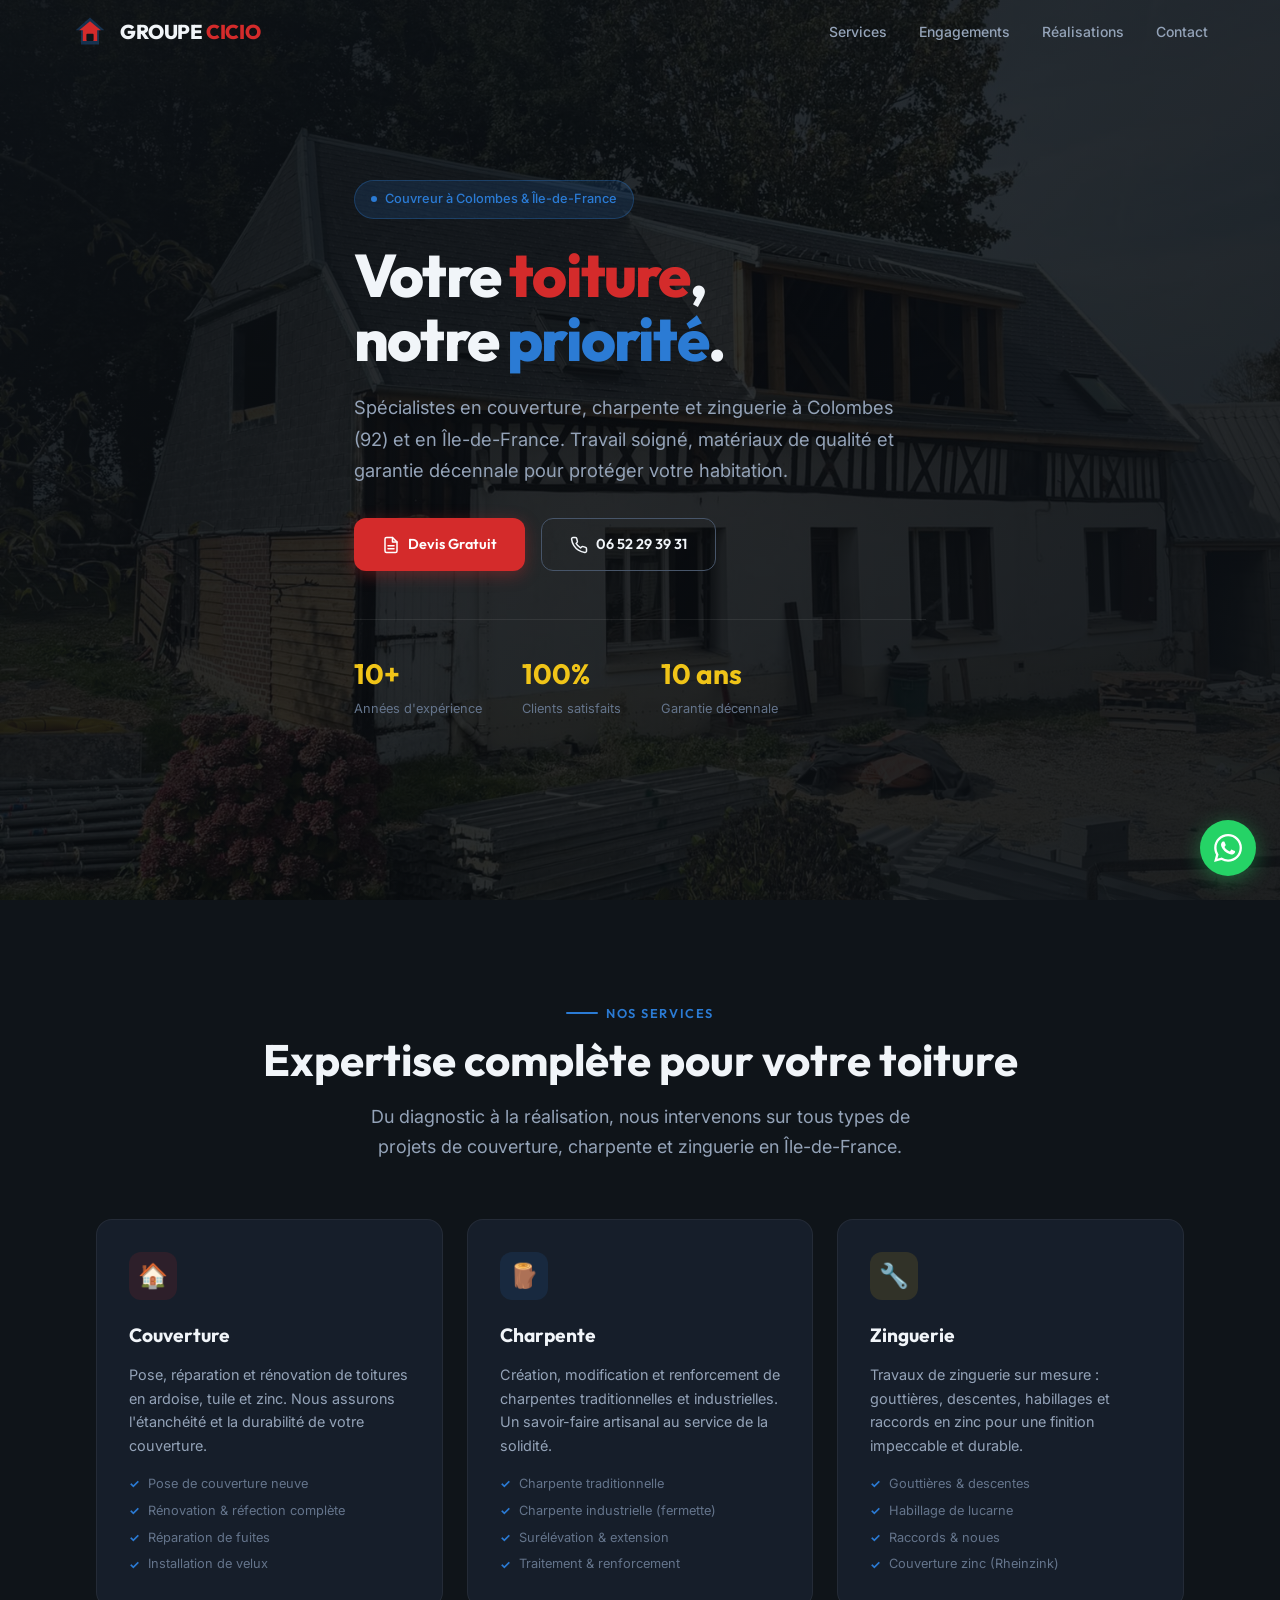
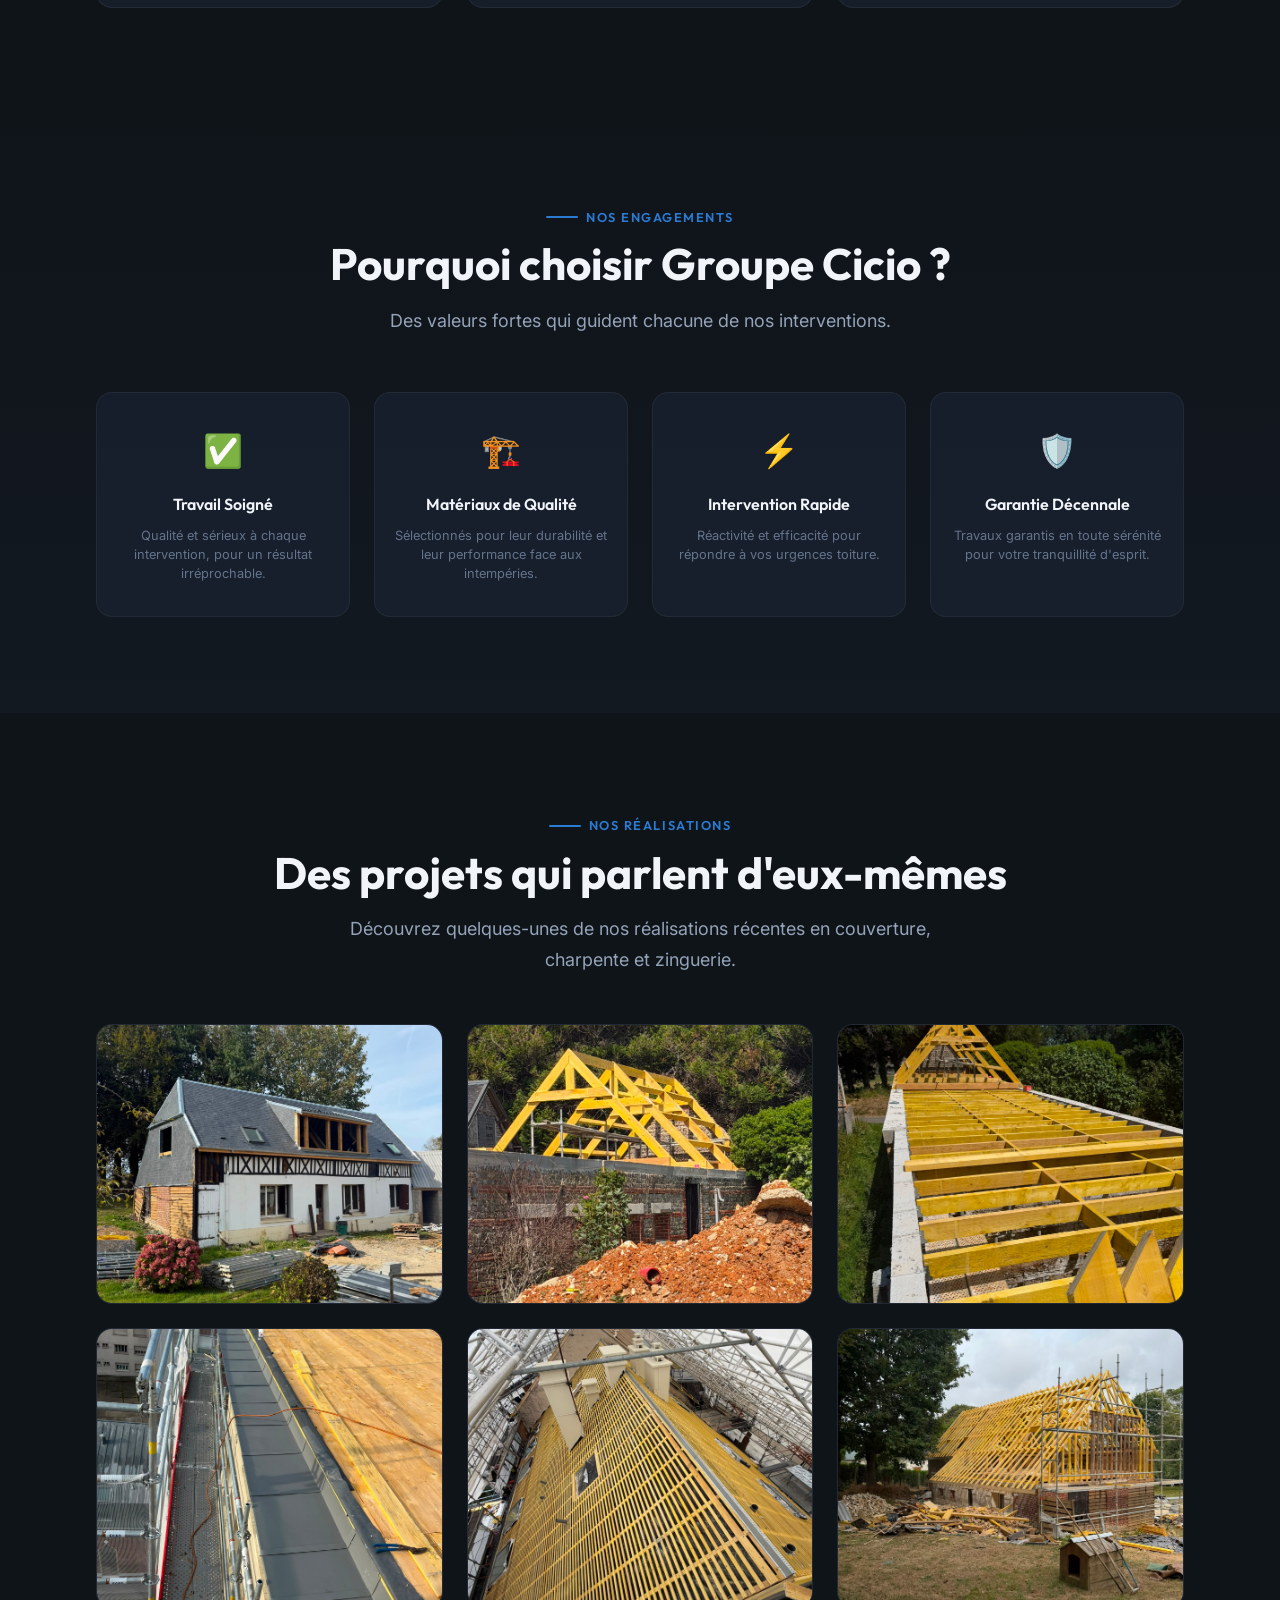
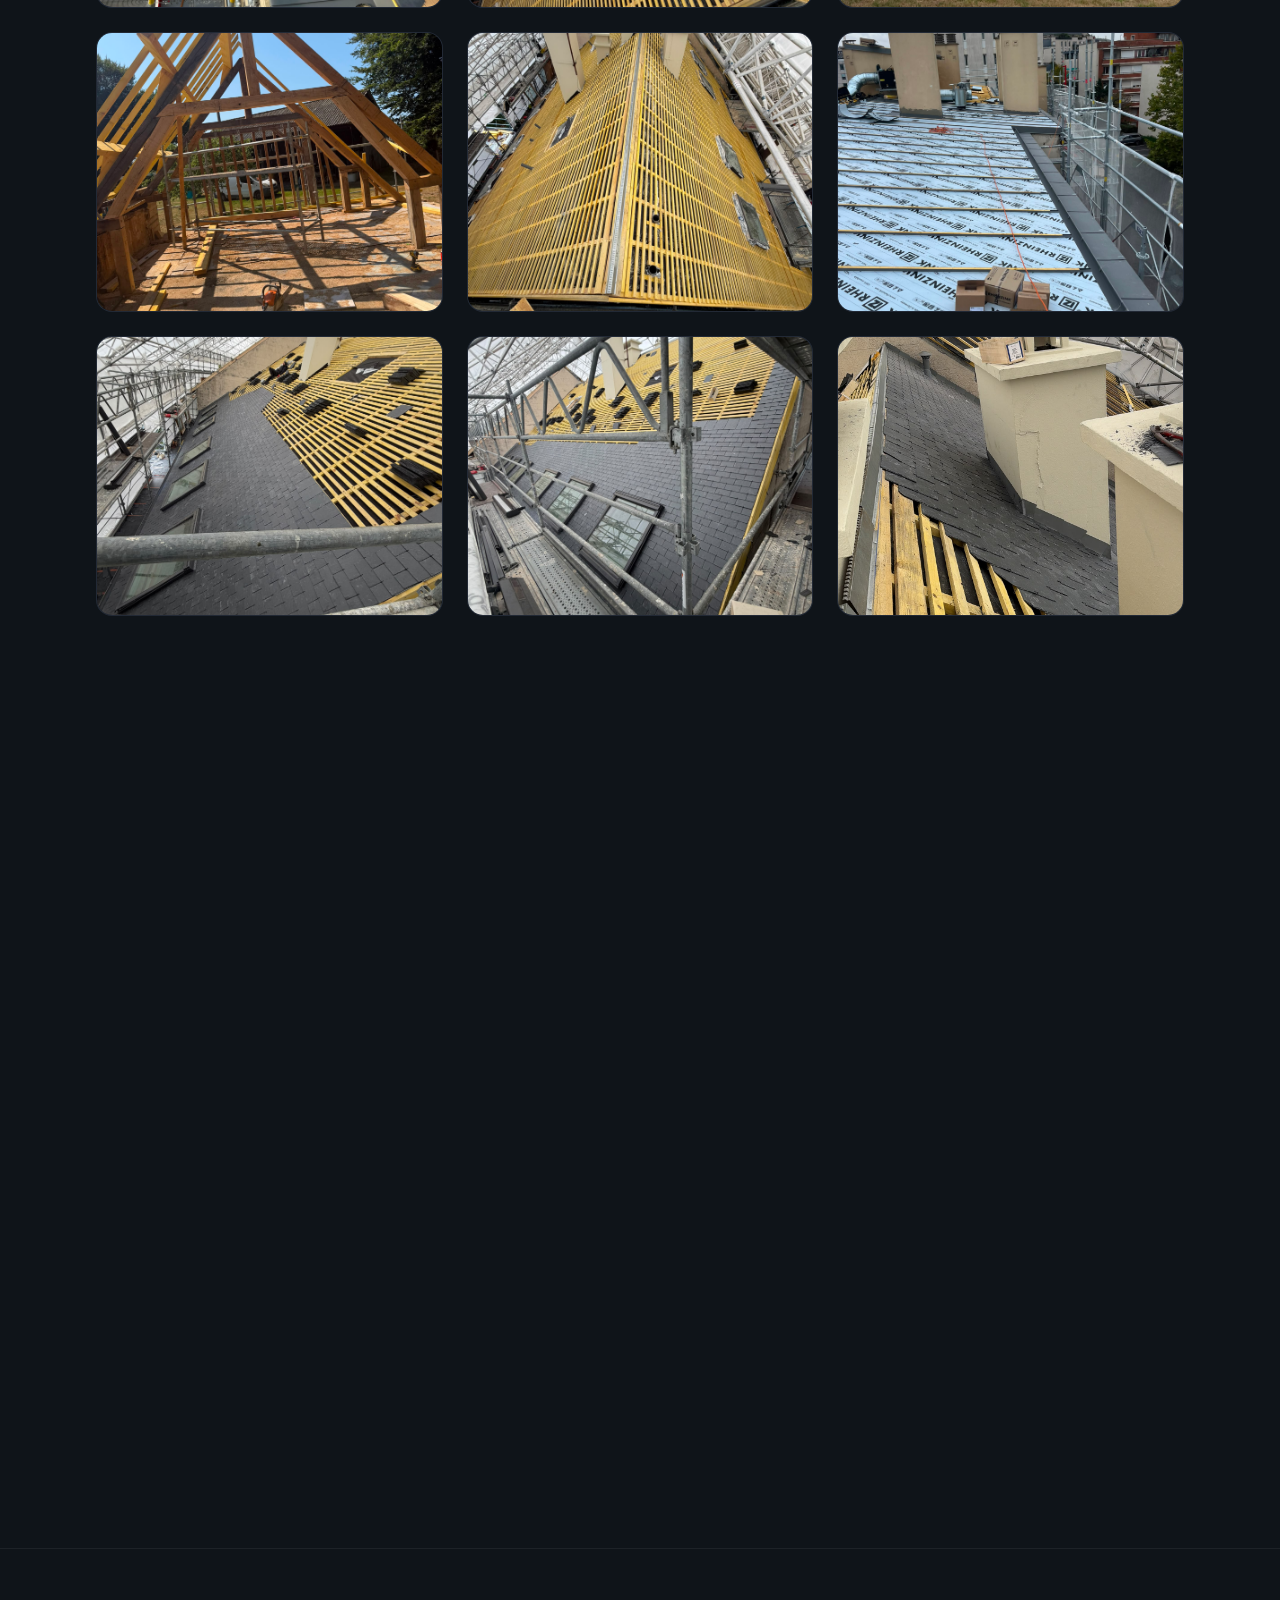
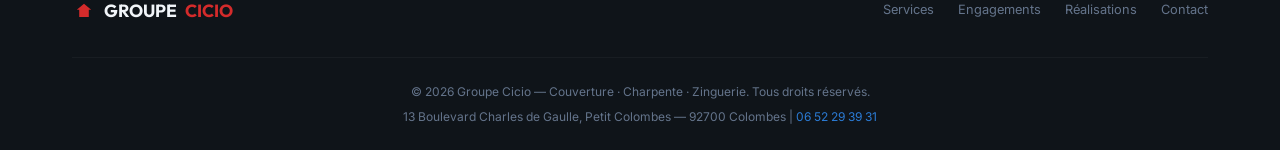
==== commit 609487b4: "Add new client project photos to gallery grid (12-item balanced layout)" ====
--- a/index.html
+++ b/index.html
@@ -433,6 +433,30 @@
             <small>Finition zinc haut de gamme</small>
           </div>
         </div>
+
+        <div class="gallery-item" id="gallery-10">
+          <img src="img/renovation-toiture-tuiles.jpg" alt="Rénovation et pose de toiture en tuiles — couvreur Colombes 92" width="600" height="400" loading="lazy">
+          <div class="gallery-overlay">
+            <span>Couverture Tuiles</span>
+            <small>Pose & rénovation complète</small>
+          </div>
+        </div>
+
+        <div class="gallery-item" id="gallery-11">
+          <img src="img/lucarne-zinc-couverture.jpg" alt="Habillage de lucarne et zinguerie toiture — artisan zingueur Île-de-France" width="600" height="400" loading="lazy">
+          <div class="gallery-overlay">
+            <span>Lucarne & Zinguerie</span>
+            <small>Habillage zinc & étanchéité</small>
+          </div>
+        </div>
+
+        <div class="gallery-item" id="gallery-12">
+          <img src="img/charpente-chantier.jpg" alt="Chantier charpente et levage de structure bois — charpentier 92" width="600" height="400" loading="lazy">
+          <div class="gallery-overlay">
+            <span>Charpente Chantier</span>
+            <small>Levage & assemblage sur mesure</small>
+          </div>
+        </div>
       </div>
     </div>
   </section>
